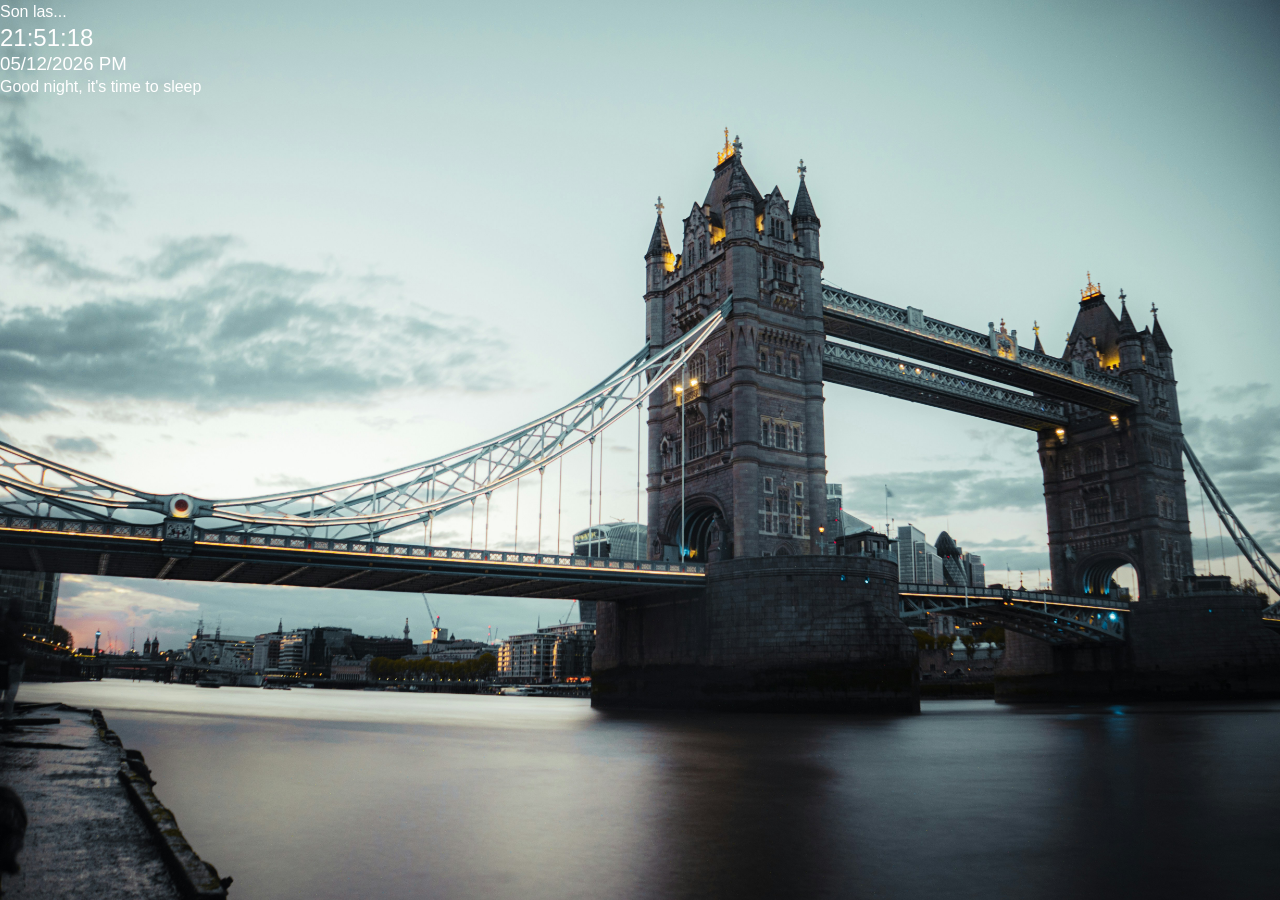
==== digital-clock.html @ ef3ab0be "feat: add index and digital clock" ====
<!DOCTYPE html>
<html lang="en">
<head>
    <meta charset="UTF-8">
    <meta name="viewport" content="width=device-width, initial-scale=1.0">
    <link rel="stylesheet" href="assets/css/reset.css" />
    <link rel="stylesheet" href="assets/css/styles.css" />
    <script type="module" src="assets/js/main.js"></script>
    <script type="module" src="assets/js/utils/digital-clock.js"></script>
    <title>Digital Clock</title>
</head>
<body id="body">
    <div id="container-clock"></div>
</body>
</html>
---- assets/css/styles.css ----
body {
  background-color: #000;
  font-family: 'Poppins', sans-serif;
  background-attachment: fixed;
  background-size: cover;
  background-position: center center;
  background-repeat: no-repeat;
  transition: all 1s ease;
  color: white;
}
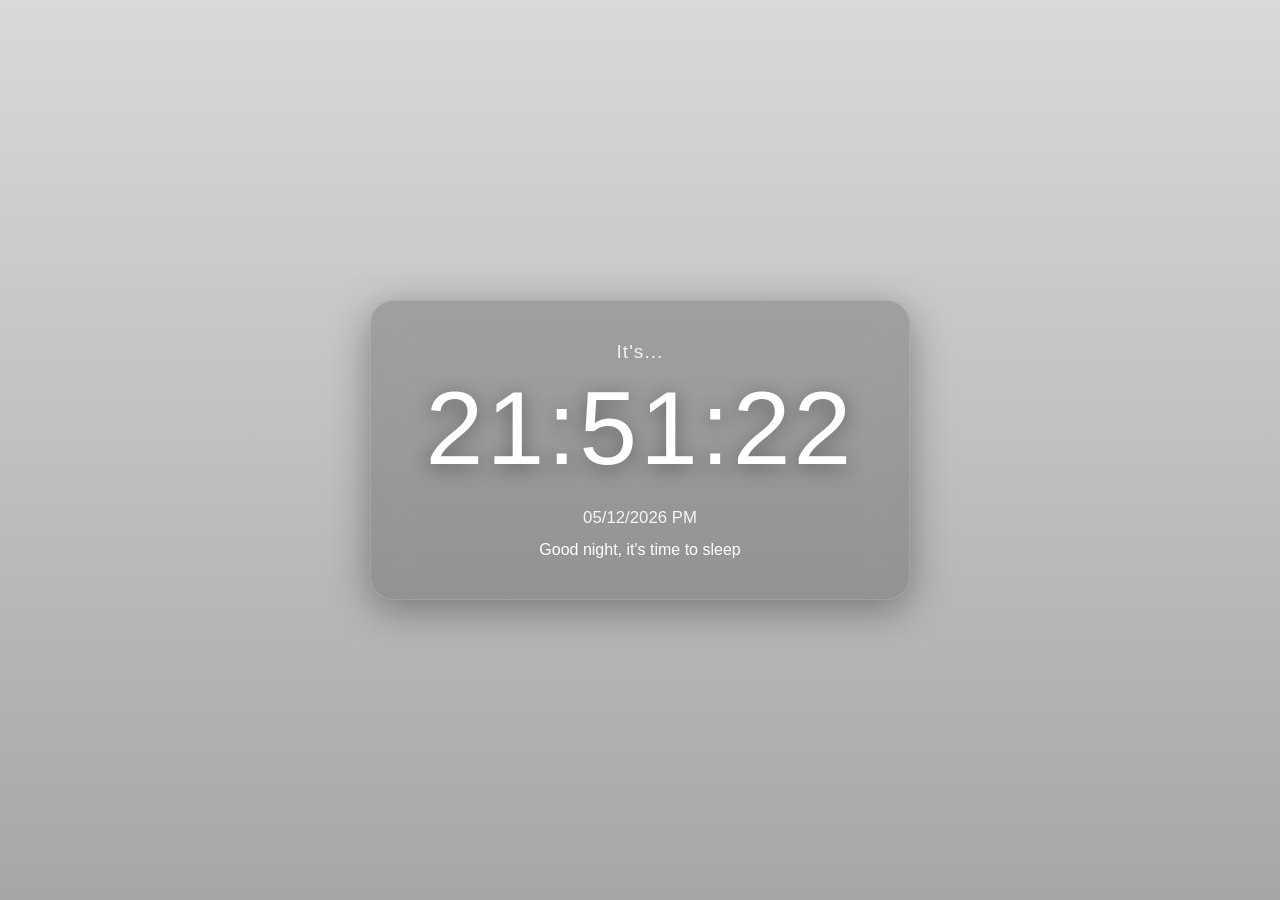
==== commit 0560452d: "feat: update styles for clock page and separate CSS files by pages" ====
--- a/digital-clock.html
+++ b/digital-clock.html
@@ -5,11 +5,15 @@
     <meta name="viewport" content="width=device-width, initial-scale=1.0">
     <link rel="stylesheet" href="assets/css/reset.css" />
     <link rel="stylesheet" href="assets/css/styles.css" />
+    <link rel="stylesheet" href="assets/css/pages/clockPage.css" />
     <script type="module" src="assets/js/main.js"></script>
     <script type="module" src="assets/js/utils/digital-clock.js"></script>
     <title>Digital Clock</title>
 </head>
 <body id="body">
-    <div id="container-clock"></div>
+    <main class="clock-container">
+        <section class="clock-card glass-card" id="clockCard">
+        </section>
+    </main>
 </body>
 </html>
--- a/assets/css/styles.css
+++ b/assets/css/styles.css
@@ -1,10 +1,228 @@
+:root {
+  --color-white: #ffffff;
+
+  --glass-bg: rgba(18, 18, 18, 0.22);
+
+  --glass-border: rgba(255, 255, 255, 0.12);
+
+  --shadow-dark: rgba(0, 0, 0, 0.35);
+
+  --button-bg: #ffffff;
+  --button-text: #111111;
+
+  --input-bg: rgba(255, 255, 255, 0.1);
+
+  --transition: 0.3s ease;
+
+  --radius: 24px;
+}
+
+/* =========================
+   GLOBAL
+========================= */
+
+html {
+  font-size: 16px;
+  scroll-behavior: smooth;
+}
+
 body {
+  min-height: 100vh;
+
+  font-family: 'Poppins', sans-serif;
+
+  color: var(--color-white);
+
   background-color: #000;
-  font-family: 'Poppins', sans-serif;
+
+  background-size: cover;
+  background-position: center;
+  background-repeat: no-repeat;
   background-attachment: fixed;
-  background-size: cover;
-  background-position: center center;
-  background-repeat: no-repeat;
-  transition: all 1s ease;
-  color: white;
+
+  transition: background-image 1s ease;
+
+  position: relative;
+
+  overflow: hidden;
+
+  -webkit-font-smoothing: antialiased;
+  -moz-osx-font-smoothing: grayscale;
+}
+
+/* =========================
+   OVERLAY
+========================= */
+
+body::before {
+  content: "";
+
+  position: absolute;
+  inset: 0;
+
+  background:
+    linear-gradient(
+      to bottom,
+      rgba(0, 0, 0, 0.15),
+      rgba(0, 0, 0, 0.35)
+    );
+
+  z-index: 0;
+}
+
+/* =========================
+   TYPOGRAPHY
+========================= */
+
+h1,
+h2,
+h3,
+h4,
+h5,
+h6 {
+  font-weight: normal;
+  line-height: 1.2;
+}
+
+a {
+  text-decoration: none;
+  color: inherit;
+}
+
+ul,
+ol {
+  list-style: none;
+}
+
+/* =========================
+   MEDIA
+========================= */
+
+img {
+  max-width: 100%;
+  height: auto;
+  display: block;
+}
+
+/* =========================
+   FORM ELEMENTS
+========================= */
+
+button,
+input,
+textarea,
+select {
+  font: inherit;
+}
+
+button {
+  cursor: pointer;
+  border: none;
+}
+
+/* =========================
+   TABLE
+========================= */
+
+table {
+  border-collapse: collapse;
+  border-spacing: 0;
+}
+
+/* =========================
+   REUSABLE CLASSES
+========================= */
+
+.glass-card {
+  background: var(--glass-bg);
+
+  backdrop-filter: blur(18px);
+
+  border: 1px solid var(--glass-border);
+
+  border-radius: var(--radius);
+
+  box-shadow:
+    0 10px 40px var(--shadow-dark);
+
+  transition: var(--transition);
+}
+
+.glass-card:hover {
+  transform: translateY(-4px);
+}
+
+.input-control {
+  width: 100%;
+
+  padding: 1rem;
+
+  border-radius: 14px;
+
+  border: 1px solid rgba(255,255,255,0.15);
+
+  background: var(--input-bg);
+
+  color: var(--color-white);
+
+  outline: none;
+
+  transition: var(--transition);
+}
+
+.input-control::placeholder {
+  color: rgba(255,255,255,0.7);
+}
+
+.input-control:focus {
+  border-color: rgba(255,255,255,0.4);
+}
+
+.button-primary {
+  width: 100%;
+
+  padding: 1rem;
+
+  border-radius: 14px;
+
+  border: none;
+
+  background: var(--button-bg);
+
+  color: var(--button-text);
+
+  font-weight: 600;
+
+  transition: var(--transition);
+}
+
+.button-primary:hover {
+  transform: scale(1.02);
+
+  opacity: 0.95;
+}
+
+/* =========================
+   FLEX UTILITIES
+========================= */
+
+.flex-center {
+  display: flex;
+  justify-content: center;
+  align-items: center;
+}
+
+.flex-column {
+  display: flex;
+  flex-direction: column;
+}
+
+/* =========================
+   RESPONSIVE
+========================= */
+
+@media (max-width: 768px) {
+  html {
+    font-size: 14px;
+  }
 }
--- a/assets/css/pages/clockPage.css
+++ b/assets/css/pages/clockPage.css
@@ -0,0 +1,206 @@
+.clock-container {
+  position: relative;
+  z-index: 1;
+
+  min-height: 100vh;
+
+  display: flex;
+  justify-content: center;
+  align-items: center;
+
+  padding: 2rem;
+}
+
+/* =========================
+   CLOCK CARD
+========================= */
+
+.clock-card {
+  width: 100%;
+  max-width: 540px;
+
+  padding: 2.5rem;
+
+  display: flex;
+  flex-direction: column;
+  align-items: center;
+
+  gap: 0.8rem;
+
+  text-align: center;
+}
+
+/* =========================
+   CLOCK TEXT
+========================= */
+
+.clock-label {
+  font-size: 1.2rem;
+
+  font-weight: 400;
+
+  opacity: 0.85;
+
+  letter-spacing: 1px;
+}
+
+.clock-time {
+  font-size: clamp(4rem, 10vw, 6.5rem);
+
+  font-weight: 200;
+
+  line-height: 1;
+
+  letter-spacing: 3px;
+
+  text-shadow: 0 4px 20px rgba(0,0,0,0.4);
+}
+
+.clock-date {
+  font-size: clamp(1.5rem, 5vw, 2.2rem);
+
+  font-weight: 300;
+
+  opacity: 0.95;
+}
+
+.clock-message {
+  margin-top: 1rem;
+
+  font-size: 1.05rem;
+
+  font-weight: 300;
+
+  opacity: 0.9;
+
+  max-width: 400px;
+}
+
+/* =========================
+   TOP BAR
+========================= */
+
+.top-bar {
+  position: absolute;
+
+  top: 1.5rem;
+  left: 2rem;
+
+  z-index: 2;
+
+  display: flex;
+  align-items: center;
+  gap: 0.8rem;
+
+  font-size: 1.1rem;
+
+  font-weight: 500;
+
+  letter-spacing: 1px;
+
+  opacity: 0.9;
+}
+
+/* =========================
+   BOTTOM BAR
+========================= */
+
+.bottom-bar {
+  position: absolute;
+
+  bottom: 2rem;
+  right: 2rem;
+
+  z-index: 2;
+}
+
+/* decorative line */
+
+.bottom-bar::before {
+  content: "";
+
+  position: absolute;
+
+  top: -1.2rem;
+  right: 0;
+
+  width: 260px;
+  height: 1px;
+
+  background: rgba(255,255,255,0.3);
+}
+
+.bottom-icons {
+  display: flex;
+  align-items: center;
+
+  gap: 1.5rem;
+
+  font-size: 1.8rem;
+}
+
+.bottom-icons span {
+  opacity: 0.85;
+
+  cursor: pointer;
+
+  transition: var(--transition);
+}
+
+.bottom-icons span:hover {
+  transform: scale(1.12);
+
+  opacity: 1;
+}
+
+/* =========================
+   RESPONSIVE
+========================= */
+
+@media (max-width: 768px) {
+
+  .clock-card {
+    padding: 2rem;
+  }
+
+  .clock-message {
+    font-size: 1rem;
+  }
+
+  .bottom-icons {
+    font-size: 1.5rem;
+
+    gap: 1rem;
+  }
+
+  .bottom-bar::before {
+    width: 180px;
+  }
+}
+
+@media (max-width: 480px) {
+
+  .clock-container {
+    padding: 1rem;
+  }
+
+  .clock-card {
+    padding: 1.5rem;
+  }
+
+  .clock-time {
+    letter-spacing: 1px;
+  }
+
+  .top-bar {
+    left: 1rem;
+    top: 1rem;
+
+    font-size: 0.9rem;
+  }
+
+  .bottom-bar {
+    right: 1rem;
+    bottom: 1rem;
+  }
+}
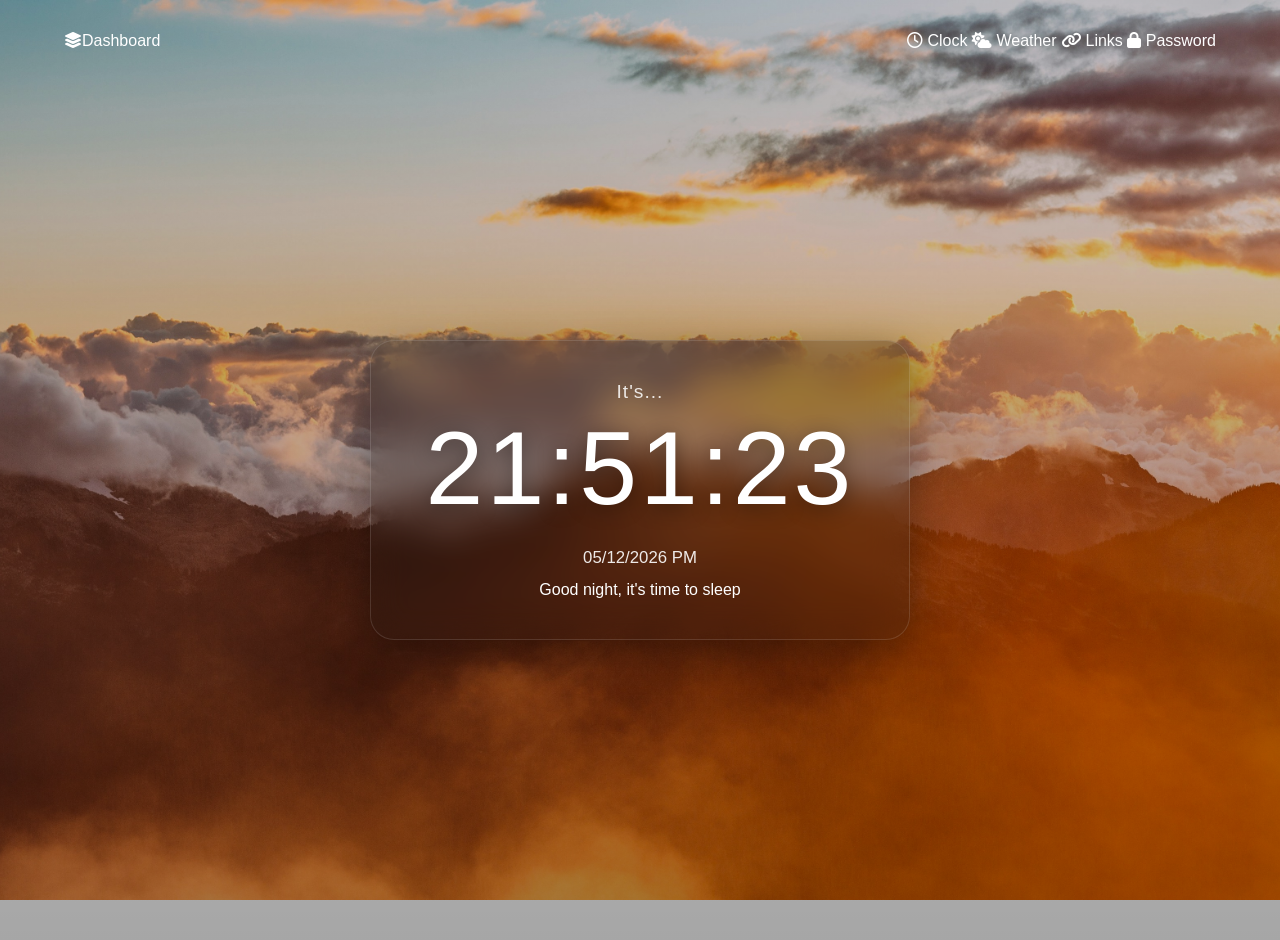
==== commit 4248f11a: "fix: update html and fix css styles" ====
--- a/digital-clock.html
+++ b/digital-clock.html
@@ -6,11 +6,13 @@
     <link rel="stylesheet" href="assets/css/reset.css" />
     <link rel="stylesheet" href="assets/css/styles.css" />
     <link rel="stylesheet" href="assets/css/pages/clockPage.css" />
+    <link rel="stylesheet" href="https://cdnjs.cloudflare.com/ajax/libs/font-awesome/6.5.2/css/all.min.css"/>
     <script type="module" src="assets/js/main.js"></script>
     <script type="module" src="assets/js/utils/digital-clock.js"></script>
     <title>Digital Clock</title>
 </head>
 <body id="body">
+    <div id="header"></div>
     <main class="clock-container">
         <section class="clock-card glass-card" id="clockCard">
         </section>
--- a/assets/css/styles.css
+++ b/assets/css/styles.css
@@ -1,25 +1,15 @@
 :root {
   --color-white: #ffffff;
-
   --glass-bg: rgba(18, 18, 18, 0.22);
-
   --glass-border: rgba(255, 255, 255, 0.12);
-
   --shadow-dark: rgba(0, 0, 0, 0.35);
-
-  --button-bg: #ffffff;
-  --button-text: #111111;
-
-  --input-bg: rgba(255, 255, 255, 0.1);
-
+  --button-bg: rgba(0, 0, 0, 0.45);
+  --button-hover: rgba(0, 0, 0, 0.65);
+  --button-text: #d1d5db;
+  --input-bg: rgba(255, 255, 255, 0.08);
   --transition: 0.3s ease;
-
   --radius: 24px;
 }
-
-/* =========================
-   GLOBAL
-========================= */
 
 html {
   font-size: 16px;
@@ -27,59 +17,59 @@
 }
 
 body {
+  padding-top: 40px;
   min-height: 100vh;
-
   font-family: 'Poppins', sans-serif;
-
   color: var(--color-white);
-
   background-color: #000;
-
   background-size: cover;
   background-position: center;
   background-repeat: no-repeat;
   background-attachment: fixed;
-
   transition: background-image 1s ease;
-
   position: relative;
-
-  overflow: hidden;
-
+  overflow-x: hidden;
+  overflow-y: auto;
   -webkit-font-smoothing: antialiased;
   -moz-osx-font-smoothing: grayscale;
 }
 
-/* =========================
-   OVERLAY
-========================= */
+.main-header {
+  position: fixed;
+  top: 1rem;
+  left: 50%;
+  transform: translateX(-50%);
+  width: calc(100% - 2rem);
+  max-width: 1200px;
+  padding: 1rem 1.5rem;
+  border-radius: var(--radius);
+  display: flex;
+  justify-content: space-between;
+  align-items: center;
+  z-index: 999;
+}
+
+.header-logo {
+  font-size: 1.1rem;
+  font-weight: 700;
+  color: var(--color-white);
+  transition: var(--transition);
+}
+
+.header-logo:hover {
+  opacity: 0.8;
+  transform: translateY(-2px);
+}
 
 body::before {
   content: "";
-
   position: absolute;
   inset: 0;
-
-  background:
-    linear-gradient(
-      to bottom,
-      rgba(0, 0, 0, 0.15),
-      rgba(0, 0, 0, 0.35)
-    );
-
+  background:linear-gradient(to bottom,rgba(0, 0, 0, 0.15),rgba(0, 0, 0, 0.35));
   z-index: 0;
 }
 
-/* =========================
-   TYPOGRAPHY
-========================= */
-
-h1,
-h2,
-h3,
-h4,
-h5,
-h6 {
+h1,h2,h3,h4,h5,h6 {
   font-weight: normal;
   line-height: 1.2;
 }
@@ -89,14 +79,9 @@
   color: inherit;
 }
 
-ul,
-ol {
+ul,ol {
   list-style: none;
 }
-
-/* =========================
-   MEDIA
-========================= */
 
 img {
   max-width: 100%;
@@ -104,14 +89,7 @@
   display: block;
 }
 
-/* =========================
-   FORM ELEMENTS
-========================= */
-
-button,
-input,
-textarea,
-select {
+button,input,textarea,select {
   font: inherit;
 }
 
@@ -120,31 +98,17 @@
   border: none;
 }
 
-/* =========================
-   TABLE
-========================= */
-
 table {
   border-collapse: collapse;
   border-spacing: 0;
 }
 
-/* =========================
-   REUSABLE CLASSES
-========================= */
-
 .glass-card {
   background: var(--glass-bg);
-
   backdrop-filter: blur(18px);
-
   border: 1px solid var(--glass-border);
-
   border-radius: var(--radius);
-
-  box-shadow:
-    0 10px 40px var(--shadow-dark);
-
+  box-shadow: 0 10px 40px var(--shadow-dark);
   transition: var(--transition);
 }
 
@@ -154,19 +118,12 @@
 
 .input-control {
   width: 100%;
-
   padding: 1rem;
-
   border-radius: 14px;
-
   border: 1px solid rgba(255,255,255,0.15);
-
   background: var(--input-bg);
-
   color: var(--color-white);
-
   outline: none;
-
   transition: var(--transition);
 }
 
@@ -180,19 +137,12 @@
 
 .button-primary {
   width: 100%;
-
   padding: 1rem;
-
   border-radius: 14px;
-
   border: none;
-
   background: var(--button-bg);
-
   color: var(--button-text);
-
   font-weight: 600;
-
   transition: var(--transition);
 }
 
@@ -201,10 +151,6 @@
 
   opacity: 0.95;
 }
-
-/* =========================
-   FLEX UTILITIES
-========================= */
 
 .flex-center {
   display: flex;
@@ -217,9 +163,9 @@
   flex-direction: column;
 }
 
-/* =========================
-   RESPONSIVE
-========================= */
+.hidden {
+  opacity: 0;
+}
 
 @media (max-width: 768px) {
   html {
--- a/assets/css/pages/clockPage.css
+++ b/assets/css/pages/clockPage.css
@@ -1,161 +1,52 @@
 .clock-container {
   position: relative;
   z-index: 1;
-
   min-height: 100vh;
-
   display: flex;
   justify-content: center;
   align-items: center;
-
   padding: 2rem;
 }
-
-/* =========================
-   CLOCK CARD
-========================= */
 
 .clock-card {
   width: 100%;
   max-width: 540px;
-
   padding: 2.5rem;
-
   display: flex;
   flex-direction: column;
   align-items: center;
-
   gap: 0.8rem;
-
   text-align: center;
 }
 
-/* =========================
-   CLOCK TEXT
-========================= */
-
 .clock-label {
   font-size: 1.2rem;
-
   font-weight: 400;
-
   opacity: 0.85;
-
   letter-spacing: 1px;
 }
 
 .clock-time {
   font-size: clamp(4rem, 10vw, 6.5rem);
-
   font-weight: 200;
-
   line-height: 1;
-
   letter-spacing: 3px;
-
   text-shadow: 0 4px 20px rgba(0,0,0,0.4);
 }
 
 .clock-date {
   font-size: clamp(1.5rem, 5vw, 2.2rem);
-
   font-weight: 300;
-
   opacity: 0.95;
 }
 
 .clock-message {
   margin-top: 1rem;
-
   font-size: 1.05rem;
-
   font-weight: 300;
-
   opacity: 0.9;
-
   max-width: 400px;
 }
-
-/* =========================
-   TOP BAR
-========================= */
-
-.top-bar {
-  position: absolute;
-
-  top: 1.5rem;
-  left: 2rem;
-
-  z-index: 2;
-
-  display: flex;
-  align-items: center;
-  gap: 0.8rem;
-
-  font-size: 1.1rem;
-
-  font-weight: 500;
-
-  letter-spacing: 1px;
-
-  opacity: 0.9;
-}
-
-/* =========================
-   BOTTOM BAR
-========================= */
-
-.bottom-bar {
-  position: absolute;
-
-  bottom: 2rem;
-  right: 2rem;
-
-  z-index: 2;
-}
-
-/* decorative line */
-
-.bottom-bar::before {
-  content: "";
-
-  position: absolute;
-
-  top: -1.2rem;
-  right: 0;
-
-  width: 260px;
-  height: 1px;
-
-  background: rgba(255,255,255,0.3);
-}
-
-.bottom-icons {
-  display: flex;
-  align-items: center;
-
-  gap: 1.5rem;
-
-  font-size: 1.8rem;
-}
-
-.bottom-icons span {
-  opacity: 0.85;
-
-  cursor: pointer;
-
-  transition: var(--transition);
-}
-
-.bottom-icons span:hover {
-  transform: scale(1.12);
-
-  opacity: 1;
-}
-
-/* =========================
-   RESPONSIVE
-========================= */
 
 @media (max-width: 768px) {
 
